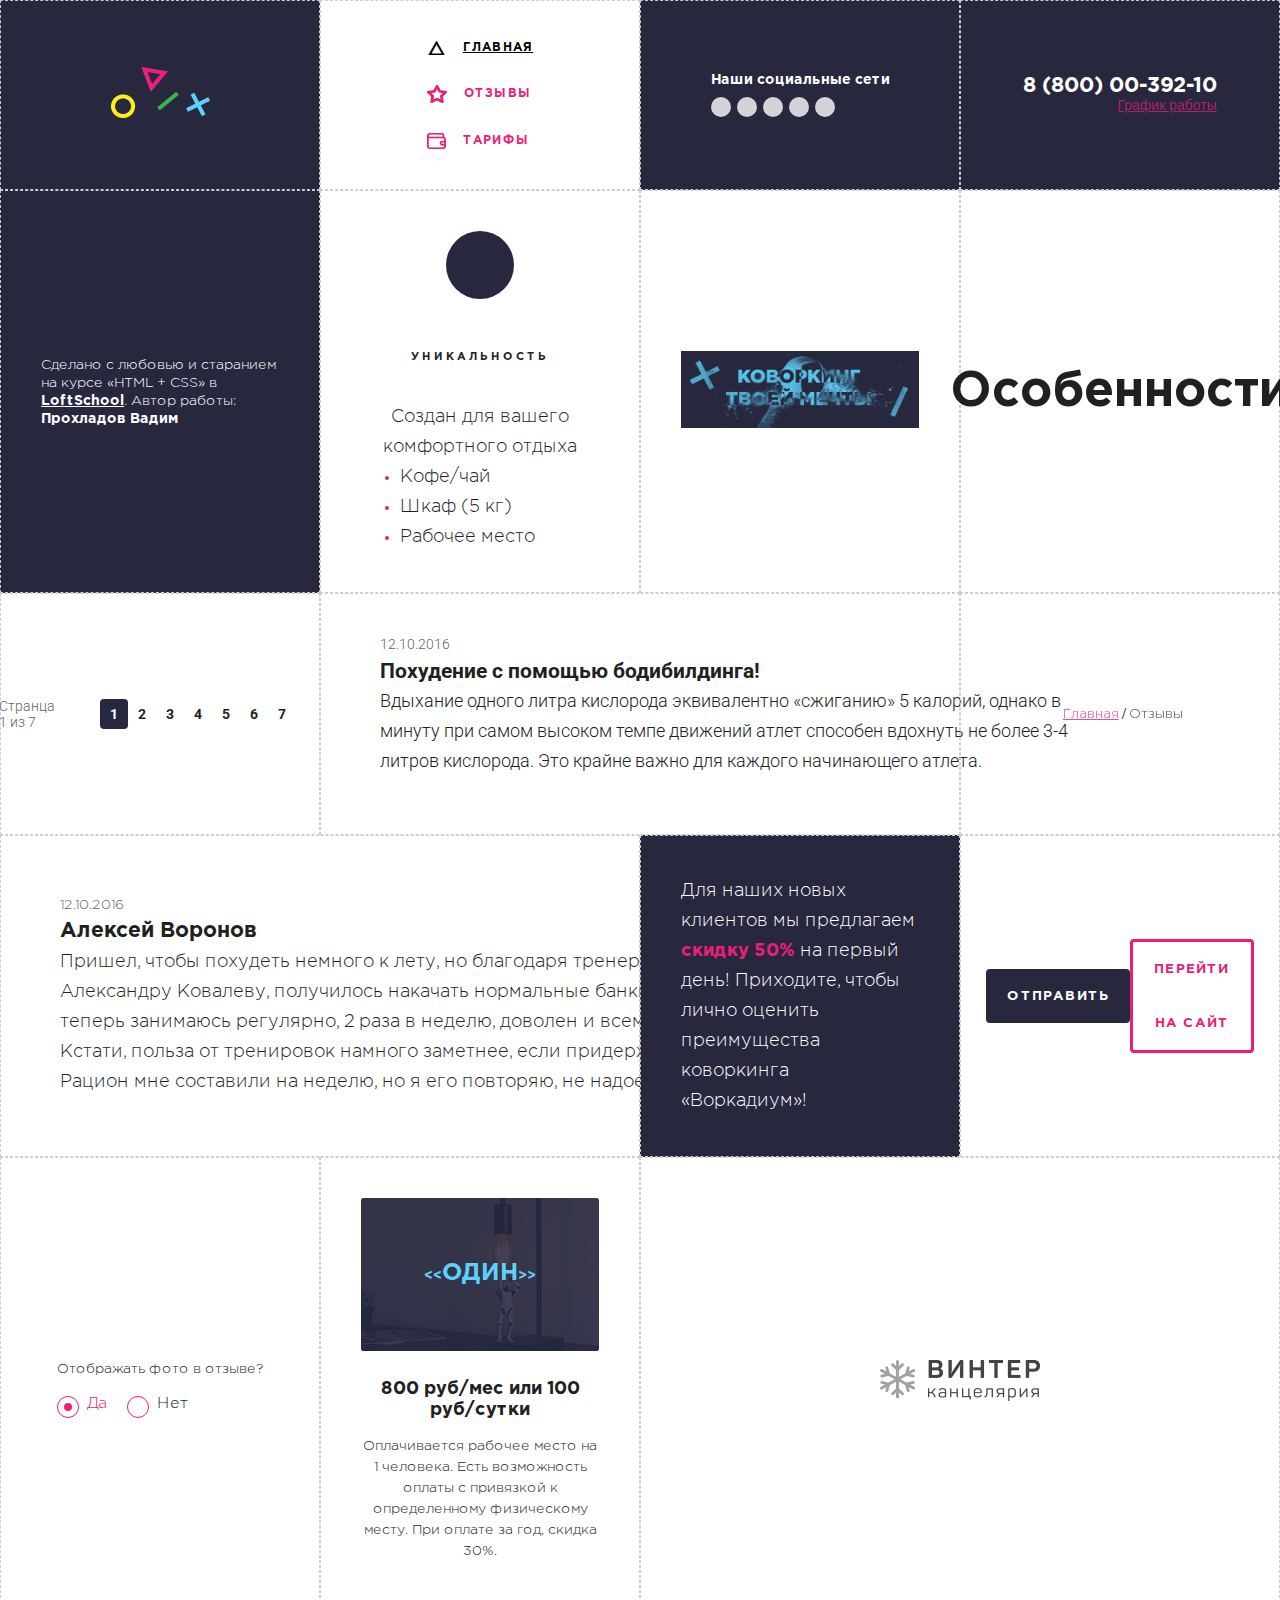
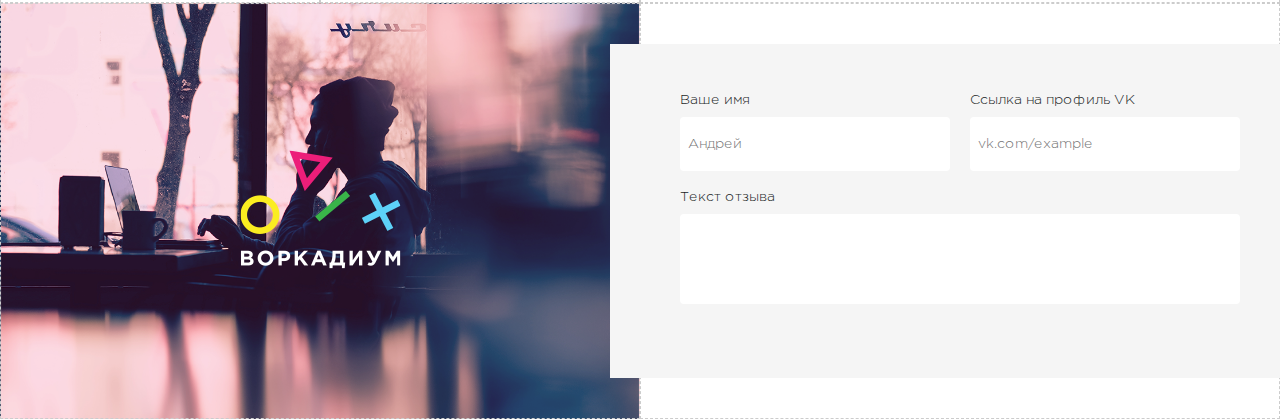
==== style_guide_coworking.html @ d1497df2 "create style guide coworking" ====
<!DOCTYPE html>
<html lang="en">

<head>
    <meta charset="UTF-8">
    <meta name="viewport" content="width=device-width, initial-scale=1.0">
    <meta http-equiv="X-UA-Compatible" content="ie=edge">
    <title>Элементы страницы</title>
    <link rel="stylesheet" href="css/main_coworking.css">
</head>

<body>
    <div class="wrapper">
        <!-- logo -->
        <section class="section section_bg_black">
            <a href="#" class="logo">
                <img src="images/logo-fig.png" alt="" class="logo__img">
            </a>
        </section>
        <!-- menu -->
        <section class="section">
            <nav class="menu">
                <ul class="menu__list">
                    <li class="menu__item menu__item_active">
                        <a href="#" class="menu__link menu__link_main-icon">Главная</a>
                    </li>
                    <li class="menu__item">
                        <a href="#" class="menu__link menu__link_feed-icon">Отзывы</a>
                    </li>
                    <li class="menu__item">
                        <a href="#" class="menu__link menu__link_wallet-icon">Тарифы</a>
                    </li>
                </ul>
            </nav>
        </section>
        <!--SOCIALS-->
        <section class="section section_bg_black">
            <div class="socials">
                <h4 class="socials__title">Наши социальные сети</h4>
                <ul class="socials__list">
                    <li class="socials__item"><a href="#" class="socials__link socials__link_vk"></a></li>
                    <li class="socials__item"><a href="#" class="socials__link socials__link_fb"></a></li>
                    <li class="socials__item"><a href="#" class="socials__link socials__link_gp"></a></li>
                    <li class="socials__item"><a href="#" class="socials__link socials__link_tw"></a></li>
                    <li class="socials__item"><a href="#" class="socials__link socials__link_mail"></a></li>
                </ul>
            </div>
        </section>
        <!--DROPDOWN-->
        <section class="section section_bg_black">
            <div class="contacts">
                <a href="tel:88000039210" class="contacts__phone">8 (800) 00-392-10</a>
                <div class="contacts__work">
                    <a href="#" class="contacts__worktime">График работы</a>
                    <div class="contacts__drop">
                        <ul class="contacts__work-list">
                            <li class="contacts__work-item contacts__work-item_active">пн-вс: 09:00-20:00</li>
                            <li class="contacts__work-item">обед: 14:00-14:30</li>
                        </ul>
                    </div>
                </div>
            </div>
        </section>
        <!-- copyright -->
        <section class="section section_bg_black">
            <div class="copyright">
                Сделано с любовью и старанием
                на курсе «HTML + CSS» в <a href="#" class="copyright__link">LoftSchool</a>.
                Автор работы: <span class="copyright__name">Прохладов Вадим</span>
            </div>
        </section>
        <!-- feature -->
        <section class="section">
            <div class="feature">
                <div class="feature__icon feature__icon_flower"></div>
                <div class="feature__desc">
                    <h4 class="feature__title">Уникальность</h4>
                    <p class="feature__text">Создан для вашего комфортного отдыха</p>
                    <ul class="feature__inner-list">
                        <li class="feature__inner-item"><span>Кофе/чай<span></li>
                        <li class="feature__inner-item"><span>Шкаф (5 кг)</span></li>
                        <li class="feature__inner-item"><span>Рабочее место</span></li>
                    </ul>
                </div>
            </div>
        </section>
        <!-- banner -->
        <section class="section">
            <div class="banner">
                <img src="images/Banner.png" alt="banner" class="banner__photo">
            </div>
        </section>
        <!-- title -->
        <section class="section">
            <h2 class="section-title">Особенности</h2>
        </section>
        <!--PAGINATION-->
        <section class="section">
            <div class="pagination">
                <div class="pagination__info">Странца
                    <span class="pagination__count">1</span>
                    из
                    <span class="paginaton__total">7</span>
                </div>
                <div class="pagination__controls">
                    <a href="#" class="pagination__link pagination__link_prev pagination__link_active"></a>
                    <ul class="pagination__list">
                        <li class="pagination__item pagination__item_active">
                            <a href="#" class="pagination__link">1</a>
                        </li>
                        <li class="pagination__item">
                            <a href="#" class="pagination__link">2</a>
                        </li>
                        <li class="pagination__item">
                            <a href="#" class="pagination__link">3</a>
                        </li>
                        <li class="pagination__item">
                            <a href="#" class="pagination__link">4</a>
                        </li>
                        <li class="pagination__item">
                            <a href="#" class="pagination__link">5</a>
                        </li>
                        <li class="pagination__item">
                            <a href="#" class="pagination__link">6</a>
                        </li>
                        <li class="pagination__item">
                            <a href="#" class="pagination__link">7</a>
                        </li>
                    </ul>
                    <a href="#" class="pagination__link pagination__link_next"></a>
                </div>
            </div>
        </section>
        <!-- news -->
        <section class="section section_w_50">
            <article class="news">
                <div class="news__photo">
                    <img src="images/Layer_6.png" alt="" class="news__img">
                </div>
                <div class="news__desc">
                    <time class="news__date">12.10.2016</time>
                    <h3 class="news__title">Похудение с помощью бодибилдинга!</h3>
                    <p class="news__text">Вдыхание одного литра кислорода эквивалентно «сжиганию» 5 калорий, однако в
                        минуту при самом высоком темпе движений атлет способен вдохнуть не более 3-4 литров кислорода.
                        Это крайне важно для каждого начинающего атлета.</p>
                </div>
            </article>
        </section>
        <!-- breadсrumbs -->
        <section class="section">
            <nav class="breadсrumbs">
                <ul class="breadсrumbs__list">
                    <li class="breadсrumbs__item breadcrumbs__item_active">
                        <a href="#" class="breadсrumbs__link">Главная</a>
                    </li>
                    <li class="breadсrumbs__item">
                        <a href="#" class="breadсrumbs__link">Отзывы</a>
                    </li>
                </ul>
            </nav>
        </section>
        <!-- reviews -->
        <section class="section section_w_50">
            <article class="review">
                <div class="review__photo">
                    <img src="images/bbqf8j1xb6u-han-vi-ph-m-th.png" alt="" class="review__img">
                </div>
                <div class="review__desc">
                    <time class="review__date">12.10.2016</time>
                    <h3 class="review__title">Алексей Воронов</h3>
                    <p class="review__text">Пришел, чтобы похудеть немного к лету, но благодаря тренеру Александру
                        Ковалеву, получилось накачать нормальные банки. Втянулся, теперь занимаюсь регулярно, 2 раза в
                        неделю, доволен и всем советую. Кстати, польза от тренировок намного заметнее, если
                        придерживаться ПП. Рацион мне составили на неделю, но я его повторяю, не надоедает.</p>
                </div>
            </article>
        </section>
        <!-- info -->
        <section class="section info">
            <p class="info__text">
                Для наших новых клиентов мы предлагаем <span class="info__accent">скидку 50%</span> на первый день!
                Приходите, чтобы лично оценить преимущества коворкинга «Воркадиум»!
            </p>
        </section>
        <!-- button -->
        <section class="section">
            <button class="button button_bg_black">Отправить</button>
            <button class="button button_color_pink">Перейти на сайт</button>
        </section>
        <!-- radio -->
        <section class="section">
            <div class="radio-btns">
                <div class="radio-btns__title">Отображать фото в отзыве?</div>
                <div class="radio-btns__controls">
                    <label class="radio-btns__label">
                        <input type="radio" name="show" class="radio-btns__radio" checked>
                        <span class="radio-btns__radio-fake"></span>
                        <span class="radio-btns__label-text">Да</span>
                    </label>
                    <label class="radio-btns__label">
                        <input type="radio" name="show" class="radio-btns__radio">
                        <span class="radio-btns__radio-fake"></span>
                        <span class="radio-btns__label-text">Нет</span>
                    </label>
                </div>
            </div>
        </section>
        <!-- service -->
        <section class="section">
            <div class="rate">
                <div class="rate__photo" style="background-image: url('images/lmp.png')">
                    <h3 class="rate__logo">Один</h3>
                </div>
                <div class="rate__desc">
                    <h4 class="rate__title">800 руб/мес
                        или 100 руб/сутки</h4>
                    <p class="rate__text">Оплачивается рабочее место на 1 человека. Есть возможность оплаты с привязкой
                        к определенному физическому месту. При оплате за год, скидка 30%.</p>
                </div>
            </div>
        </section>
        <!-- partner -->
        <section class="section section_w_50">
            <a href="#" class="partner">
                <img src="images/logo-12.png" alt="fl" class="partner__img">
            </a>
        </section>
        <section class="section section_w_50 welcome">
            <div class="intro">
                <img src="images/logo_w.png" alt="logo" class="intro__img">
            </div>
        </section>
        <section class="section section_w_50">
            <form action="#" class="form">
                <div class="form__wrap">
                    <div class="form__elements">
                        <div class="form__row">
                            <label class="form__label">
                                <span class="form__label-text">Ваше имя</span>
                                <input type="text" class="form__input" placeholder="Андрей" name="name">
                            </label>
                            <label class="form__label">
                                <span class="form__label-text">Ссылка на профиль VK</span>
                                <input type="text" class="form__input" placeholder="vk.com/example" name="link">
                            </label>
                        </div>
                        <div class="form__row">
                            <label class="form__label">
                                <span class="form__label-text">Текст отзыва</span>
                                <textarea name="text" class="form__textarea"></textarea>
                            </label>
                        </div>
                    </div>
                </div>
            </form>
        </section>
    </div>
</body>

</html>
---- css/main_coworking.css ----
@import 'settings/fonts.css';
@import url('https://fonts.googleapis.com/css?family=Roboto:300,400,700');
html,body{
    margin: 0;
    padding: 0;
    height: 100%;
    width: 100%;
}

ul{
    margin: 0;
    padding: 0;
}

li{
    list-style: none;
}

h1,h2,h3,h4,h5,h6{
    font-weight: normal;
    margin: 0;
}

a{
    text-decoration: none;
}

p{
    margin: 0;
}

button{
    outline: none;
    border: none;
    background: transparent;
    cursor: pointer;
}

input, textarea{
    width: 100%;
    border: none;
    outline: none;
}

textarea{
    resize: none;
    height: 90px;
}

.wrapper{
    display: flex;
    flex-wrap: wrap;
    overflow: hidden;
}

.section{
    display: flex;
    justify-content: center;
    align-items: center;
    padding: 40px;
    width: 25%;
    box-sizing: border-box;
    border: 1px  dashed #ccc;
}

.section_w_50{
    width: 50%;
}

.section_bg_black{
    background-color: #27273e;
}
.welcome{
    background-image: url('../images/wei.png');
    background-size: cover;
}
/*=============================LOGO===============*/

.logo{
    color: #f89513;
    font-family: "gora_freeregular";
    font-size: 18px;
    text-transform: uppercase;
    letter-spacing: 1.8px;
}

/*==============================MENU==========================*/
.menu__item{
   margin-bottom: 30px;
}

.menu__item:last-child{
    margin-bottom: 0;
}

.menu__item:first-child{
    margin-left: 0;
}

.menu__item_active .menu__link, .menu__link:hover{
    color: #000000;
    text-decoration: underline;
}

.menu__link{
    display: flex;
    align-items: center;
    color: #ec1e79;
    font-family: "Gotham Pro";
    font-weight: 700;
    font-size: 12px;
    text-transform: uppercase;
    letter-spacing: 1.2px;
}

.menu__link::before{
    content: '';
    display: flex;
    background-repeat: no-repeat;
    background-position: center center;
    margin-right: 17px;
}

.menu__link_main-icon::before{
    width: 19px;
    height: 14px;
    background-image: url('../images/main_icon.png');
}

.menu__item_active .menu__link_main-icon::before, .menu__link_main-icon:hover::before{
    background-image: url('../images/main_icon_hov.png');
}

.menu__link_feed-icon::before{
    width: 20px;
    height: 18px;
    background-image: url('../images/feed_icon_w.png');
}

.menu__item_active .menu__link_feed-icon::before, .menu__link_feed-icon:hover::before{
    background-image: url('../images/feed_icon_hov.png');
}

.menu__link_wallet-icon::before{
    width: 19px;
    height: 16px;
    background-image: url('../images/wallet_icon.png');
}

.menu__item_active .menu__link_wallet-icon::before, .menu__link_wallet-icon:hover::before{
    background-image: url('../images/wallet_icon_hover.png');
}


/* ============================ SOCIALS ===============================================================*/

.socials__title{
    color: #ffffff;
    font-family: "Gotham Pro";
    font-weight: 700;
    font-size: 14px;
    margin-bottom: 10px;
}

.socials__list{
    display: flex;
}

.socials__item{
    margin-left: 6px;
}

.socials__item:first-child{
    margin-left: 0;
}

.socials__link{
    display: block;
    width: 20px;
    height: 20px;
    border-radius: 50%;
    background-color: #d4d4d8;
    background-repeat: no-repeat;
    background-position: center center;
    transition: .5s;
}

.socials__link:hover{
    background-color: #ec1e79;
}

.socials__link_vk{
    background-image: url('../images/vk.png');
}

.socials__link_fb{
    background-image: url('../images/fb.png');
}

.socials__link_gp{
    background-image: url('../images/google.png');
}

.socials__link_tw{
    background-image: url('../images/twitter.png');
}

.socials__link_mail{
    background-image: url('../images/mail.png');
}

/* ============================ PAGINATION ===============================================================*/
.pagination{
    display: flex;
    align-items: center;
}
.pagination__info{
    color: #656464;
    font-family: 'Roboto', sans-serif;
    font-weight: 300;
    font-size: 14px;
}

.pagination__controls{
    margin-left: 20px;
    display: flex;
}

.pagination__list{
    margin: 0 5px;
    display: flex;
}

.pagination__link{
    display: flex;
    color: #221f1f;
    font-family: 'Roboto', sans-serif;
    font-weight: 700;
    font-size: 14px;
    padding: 7px 10px;
    background-repeat: no-repeat;
    background-position: center center;
}

.pagination__link:hover{
    color: #f89513;
}

.pagination__item_active .pagination__link{
    color: #ffffff;
    background-color: #27273e;
    border-radius: 4px;
    cursor: default;
}

.pagination__link_prev{
    background-image: url('../images/arrow_2.png');
    transform: rotate(-180deg);
}

.pagination__link_next{
    background-image: url('../images/arrow_2.png');
}

.pagination__link_active{
    opacity: .3;
}

/* ============================CONTACTS ===============================================================*/
.contacts{
    text-align: right;
}
.contacts__phone{
    font-size: 21px;
    font-family: "Gotham Pro";
    font-weight: 700;
    color: #ffffff;
    text-transform: uppercase;
    margin-bottom: 6px;
}

.contacts__worktime{
    color: #ec1e79;
    font-family: 'open_sansbold',sans-serif;
    text-decoration: underline;
    font-size: 14px;
    opacity: 0.7;
}

.contacts__work{
    position: relative;
}

.contacts__work:hover .contacts__drop{
    right: 0;
}

.contacts__work:hover .contacts__worktime{
    color: #5dd1f8;
}

.contacts__drop{
    box-shadow: 3px 4px 5px rgba(0, 0, 0, 0.2);
    background-image: linear-gradient(to top, #ffffff 0%, #ffffff 100%);
    border-radius: 3px;
    padding: 17px 20px;
    position: absolute;
    top: 35px;
    right: -9999px;
}

.contacts__drop::before{
    content: '';
    display: block;
    border: 12px solid transparent;
    border-bottom: 12px solid #fff;
    position: absolute;
    bottom: 100%;
    right: 10px;
}

.contacts__drop::after{
    content: '';
    display: block;
    width: 100%;
    height: 30px;
    position: absolute;
    bottom: 100%;
    left:0;
}

.contacts__work-item{
    color: #221f1f;
    font-family: "Gotham Pro";
    font-weight: 300;
    font-size: 14px;
    text-align: left;
    margin-bottom: 10px;
}

.contacts__work-item:last-child{
    margin-bottom: 0;
}

.contacts__work-item_active{
    font-weight: 700;
    color: #ec1e79;
}

/*========================= TITLE =========================*/

.section-title{
    color: #221f1f;
    font-family: "Gotham Pro";
    font-size: 49px;
    font-weight: 700;
    line-height: 38px;
}

/*========================= FEATURE================== */
.feature{
    display: flex;
    flex-direction: column;
    align-items: center;
    width: 200px;
}

.feature__icon{
    width: 68px;
    height: 68px;
    background-color: #27273e;
    border-radius:50%;
    display: flex;
    justify-content: center;
    align-items: center;
    margin-bottom: 43px;
}

.feature__icon::before{
    content: '';
    display: flex;
    background-repeat: no-repeat;
}

.feature__icon_flower::before{
    width: 27px;
    height: 31px;
    background-image: url('../images/flower.png');
}

.feature__icon_palete::before{
    width: 28px;
    height: 29px;
    background-image: url('../images/painter-palette.png');
}

.feature__icon_star::before{
    width: 32px;
    height: 32px;
    background-image: url('../images/mark-as-favorite-star.png');
}

.feature__desc{
    text-align: center;
    color: #221f1f;
    font-family: "Gotham Pro";
    font-size: 18px;
    line-height: 30px;
    font-weight: 400;
}

.feature__title{
    font-weight: 700;
    font-size: 11px;
    text-transform: uppercase;
    letter-spacing: 2.88px;
    margin-bottom: 30px;
}

.feature__inner-list{
    text-align: left;
    padding-left: 20px;
}

.feature__inner-item{
    list-style: disc;
    color: #cc3366; 
}

.feature__inner-item span{
    color: #221f1f;
}

/*=========================== NEWS <--> REVIEW ======================*/

.news, .review{
    display: flex;
}

.news__photo, .review__photo{
    width: 160px;
    height: 160px;
    overflow: hidden;
    border-radius: 50%;
}

.news__img, .review__img{
    max-width: 100%;
}

.news__desc, .review__desc{
    font-size: 18px;
    width: 700px;
    margin-left: 20px;
    line-height: 21px;
    color: #221f1f;
    font-family: 'Roboto';
}

.review__desc{
    font-family: "Gotham Pro";
}

.news__date, .review__date{
    display: flex;
    color: #656464;
    font-weight: 300;
    font-size: 14px;
    margin-bottom: 5px;
}

.news__title, .review__title{
    font-weight: 700;
    margin-bottom: 5px;
}

.news__text, .review__text{
    font-weight: 300;
    line-height: 30px;
}

/* =======================================copyright ===============*/
.copyright{
    color: #fff;
    max-width: 265px;
    font-size: 14px;
    line-height: 18px;
    font-family: "Gotham Pro";
    font-weight: 300;
}

.copyright__link{
    text-decoration: underline;
    font-weight: 700;
    color: #fff;
}

.copyright__name{
    font-weight: 700;
}

/* ===================================banner =================*/
.banner__photo{
    max-width: 100%;
}

/*=========================== breadcrumbs =====================*/

.breadсrumbs__list, .breadсrumbs__item{
    display: flex;
}

.breadсrumbs__item::before{
    content: '/';
    display: flex;
    margin: 0 3px;
}

.breadсrumbs__item:first-child::before{
    content: '';
}

.breadcrumbs__item_active .breadсrumbs__link{
    color: #ec1e79;
    text-decoration: underline;
}

.breadсrumbs__link{
    opacity: 0.8;
    color: #221f1f;
    font-family: "Gotham Pro";
    font-weight: 400;
    font-size: 14px;
    line-height: 18px;
}

/*============================================== info ========================= */

.info{
    background-color: #27273e;
    background-image: url(../images/pattern.png);
}

.info__text{
    color: #ffffff;
    font-family: "Gotham Pro";
    font-weight: 300;
    line-height: 30px;
    font-size: 18px;
}

.info__accent{
    color: #ec1e79;
    font-weight: 700;
}

/*==================================== button ======================================*/
.button{
    text-transform: uppercase;
    letter-spacing: 1.2px;
    color: #ffffff;
    font-family: "Gotham Pro";
    font-weight: 700;
    line-height: 54px;
    padding: 0 21px;
    border-radius: 4px;
    transition: .3s;
}

.button_bg_black{
   background-color: #27273e;;
}

.button_bg_black:hover{
    background-color: #ec1e79
}

.button_color_pink{
    color: #ec1e79;
    border: 3px solid #ec1e79;
}

.button_color_pink:hover{
    background-color: #ec1e79;
    color: #fff;
}




/*======================================================radio-btns*/
.radio-btns__title{
    font-size: 14px;
    line-height: 54px;
    color: #221f1f;
    font-family: "Gotham Pro";
    font-weight: 300;
}

.radio-btns__controls, .radio-btns__label{
    display: flex;
}

.radio-btns__label{
    position: relative;
    margin-left: 20px;
}

.radio-btns__label:first-child{
    margin-left: 0;
}

.radio-btns__radio{
    position: absolute;
    top: 0;
    left: -9999px;
}
.radio-btns__radio-fake{
    display: flex;
    justify-content: center;
    align-items: center;
    width: 20px;
    height: 20px;
    background-color: transparent;
    border-radius: 50%;
    border: 1px solid #ec1e79;
}

.radio-btns__radio-fake::before{
    content: '';
    display: flex;
    width: 0;
    height: 0;
    border-radius: 50%;
    background-color: #ec1e79;
    transition: .5s;
}

.radio-btns__radio:checked + .radio-btns__radio-fake::before{
    height: 8px;
    width: 8px;
}

.radio-btns__radio:checked + .radio-btns__radio-fake + .radio-btns__label-text{
    color: #ec1e79
}

.radio-btns__label-text{
    color: #221f1f;
    font-family: "Gotham Pro";
    font-weight: 300;
    margin-left: 8px;
}

/* =================================================== rate =================================*/
.rate{
    width: 250px;
}

.rate__photo{
    height: 150px;
}

.rate__photo{
    width: 100%;
    height: 153px;
    background-repeat: no-repeat;
    background-size: cover;
    background-position: center center;
    margin-bottom: 28px;
    border-radius: 3px;
    display: flex;
    justify-content: center;
    align-items: center;
    position: relative;
    overflow: hidden;
}

.rate__photo::before{
    content: '';
    display: flex;
    width: 100%;
    height: 100%;
    background-color: #27273e;
    opacity: 0.85;
    position: absolute;
    top: 0;
    left: 0;
}

.rate__logo{
    position: relative;
    z-index: 1;
    color: #5dd1f8;
    font-family: "Gotham Pro";
    font-size: 24px;
    font-weight: 700;
    line-height: 21px;
    text-transform: uppercase;
}

.rate__logo::before, .rate__logo::after{
    font-size: 14px;
}

.rate__logo::before{
    content: '<<';
}

.rate__logo::after{
    content: '>>';
}

.rate__desc{
    text-align: center;
    color: #221f1f;
    font-family: "Gotham Pro";
    font-weight: 300;
    font-size: 14px;
    line-height: 21px;
}

.rate__title{
    font-size: 18px;
    font-weight: 700;
    margin-bottom: 15px;
}




/* ==============================================partner */
.partner{
    display: flex;
}

.partner__img{
    filter: grayscale(100%);
    transition: .5s;
}

.partner:hover .partner__img{
    filter: grayscale(0);
}

.form__wrap{
    background-color: #f5f5f5;
    padding: 50px 70px;
}

.form__label-text{
    color: #221f1f;
    font-size: 14px;
    font-family: "Gotham Pro";
    font-weight: 300;
    display: flex;
    margin-bottom: 10px;
}

.form__row{
    display: flex;
    margin-bottom: 20px;
}

.form__label{
    flex: 1;
    margin-left: 20px;
}

.form__label:first-child{
    margin-left: 0;
}

.form__input, .form__textarea{
    line-height: 54px;
    font-size: 14px;
    font-family: "Gotham Pro";
    font-weight: 300;
    color: #221f1f;
    padding: 0 8px;
    border-radius: 4px;
    min-width: 270px;
    box-sizing: border-box;
}

.form__textarea{
    line-height: 1;
    padding: 10px;
}

.form__input:focus, .form__textarea:focus{
    border: 1px solid #ec1e79;
}
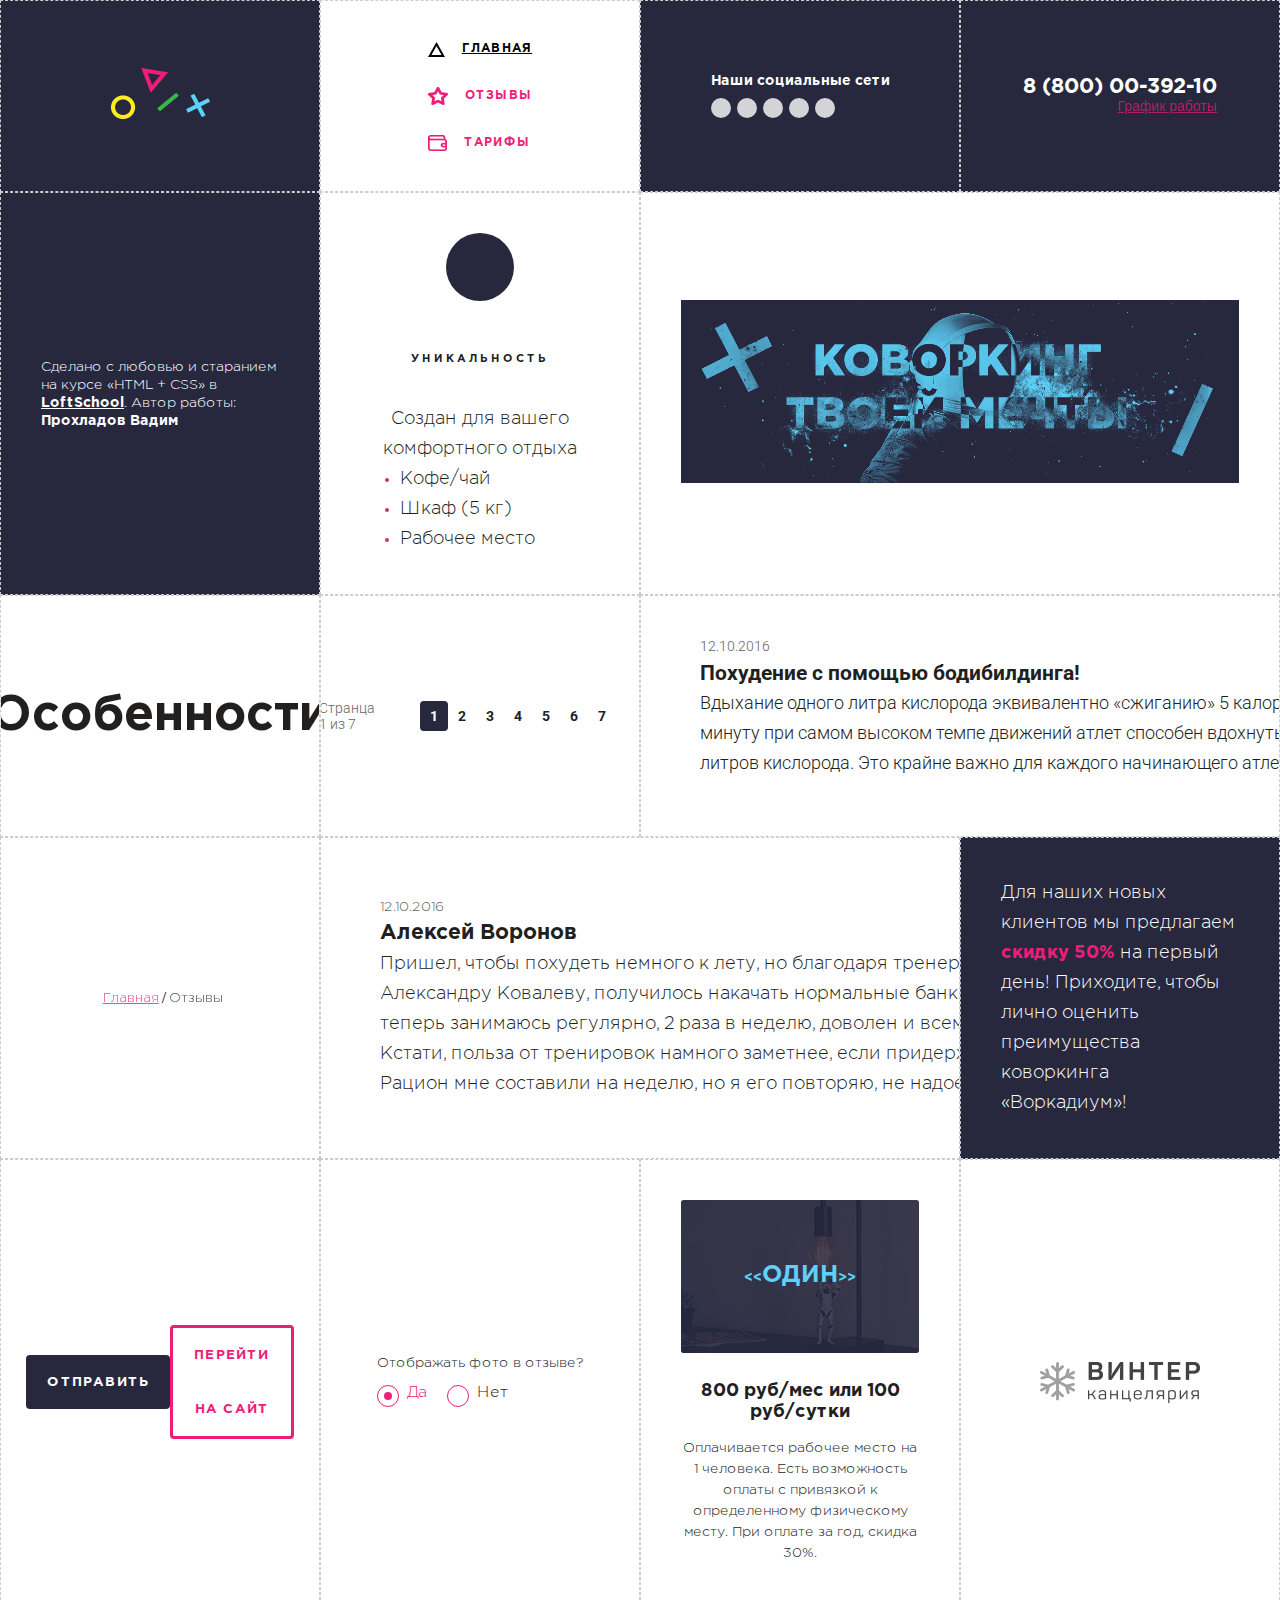
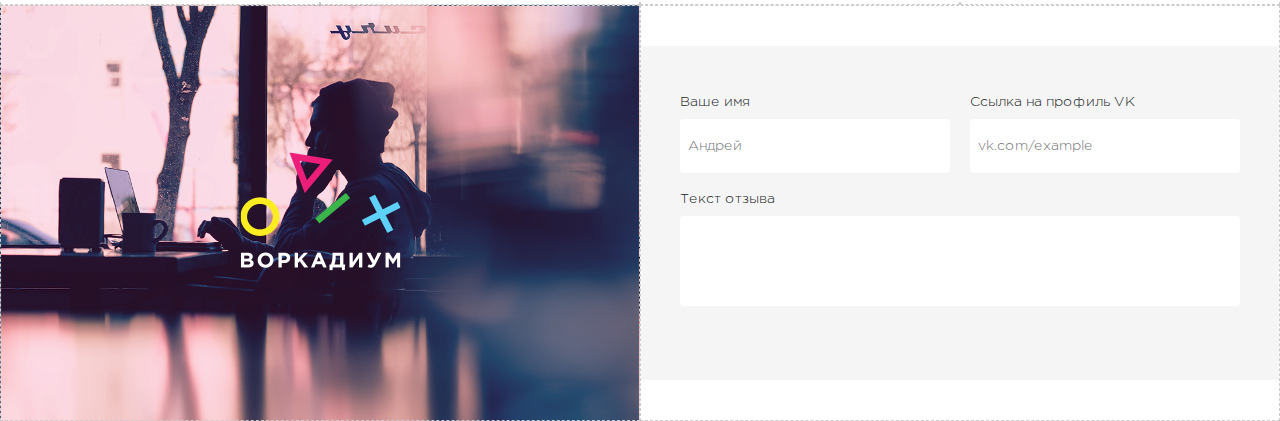
==== commit 63bdb33a: "Merge branch 'master' of https://github.com/NestleDev/style-guide-afrodita" ====
--- a/style_guide_coworking.html
+++ b/style_guide_coworking.html
@@ -47,7 +47,7 @@
             </div>
         </section>
         <!--DROPDOWN-->
-        <section class="section section_bg_black">
+        <section class="section section_bg_black" style="overflow: initial">
             <div class="contacts">
                 <a href="tel:88000039210" class="contacts__phone">8 (800) 00-392-10</a>
                 <div class="contacts__work">
@@ -85,7 +85,7 @@
             </div>
         </section>
         <!-- banner -->
-        <section class="section">
+        <section class="section section_w_50">
             <div class="banner">
                 <img src="images/Banner.png" alt="banner" class="banner__photo">
             </div>
@@ -220,7 +220,7 @@
             </div>
         </section>
         <!-- partner -->
-        <section class="section section_w_50">
+        <section class="section">
             <a href="#" class="partner">
                 <img src="images/logo-12.png" alt="fl" class="partner__img">
             </a>
@@ -257,4 +257,4 @@
     </div>
 </body>
 
-</html>+</html>
--- a/css/main_coworking.css
+++ b/css/main_coworking.css
@@ -61,6 +61,7 @@
     width: 25%;
     box-sizing: border-box;
     border: 1px  dashed #ccc;
+    overflow: hidden;
 }
 
 .section_w_50{
@@ -122,9 +123,9 @@
 }
 
 .menu__link_main-icon::before{
-    width: 19px;
-    height: 14px;
-    background-image: url('../images/main_icon.png');
+    width:17px;
+    height: 16px;
+    background-image: url('../images/main_icon_w.png');
 }
 
 .menu__item_active .menu__link_main-icon::before, .menu__link_main-icon:hover::before{
@@ -243,7 +244,7 @@
 }
 
 .pagination__link:hover{
-    color: #f89513;
+    color: #ae2264;
 }
 
 .pagination__item_active .pagination__link{
@@ -591,10 +592,10 @@
 /*======================================================radio-btns*/
 .radio-btns__title{
     font-size: 14px;
-    line-height: 54px;
-    color: #221f1f;
-    font-family: "Gotham Pro";
-    font-weight: 300;
+    color: #221f1f;
+    font-family: "Gotham Pro";
+    font-weight: 300;
+    margin-bottom: 15px;
 }
 
 .radio-btns__controls, .radio-btns__label{
